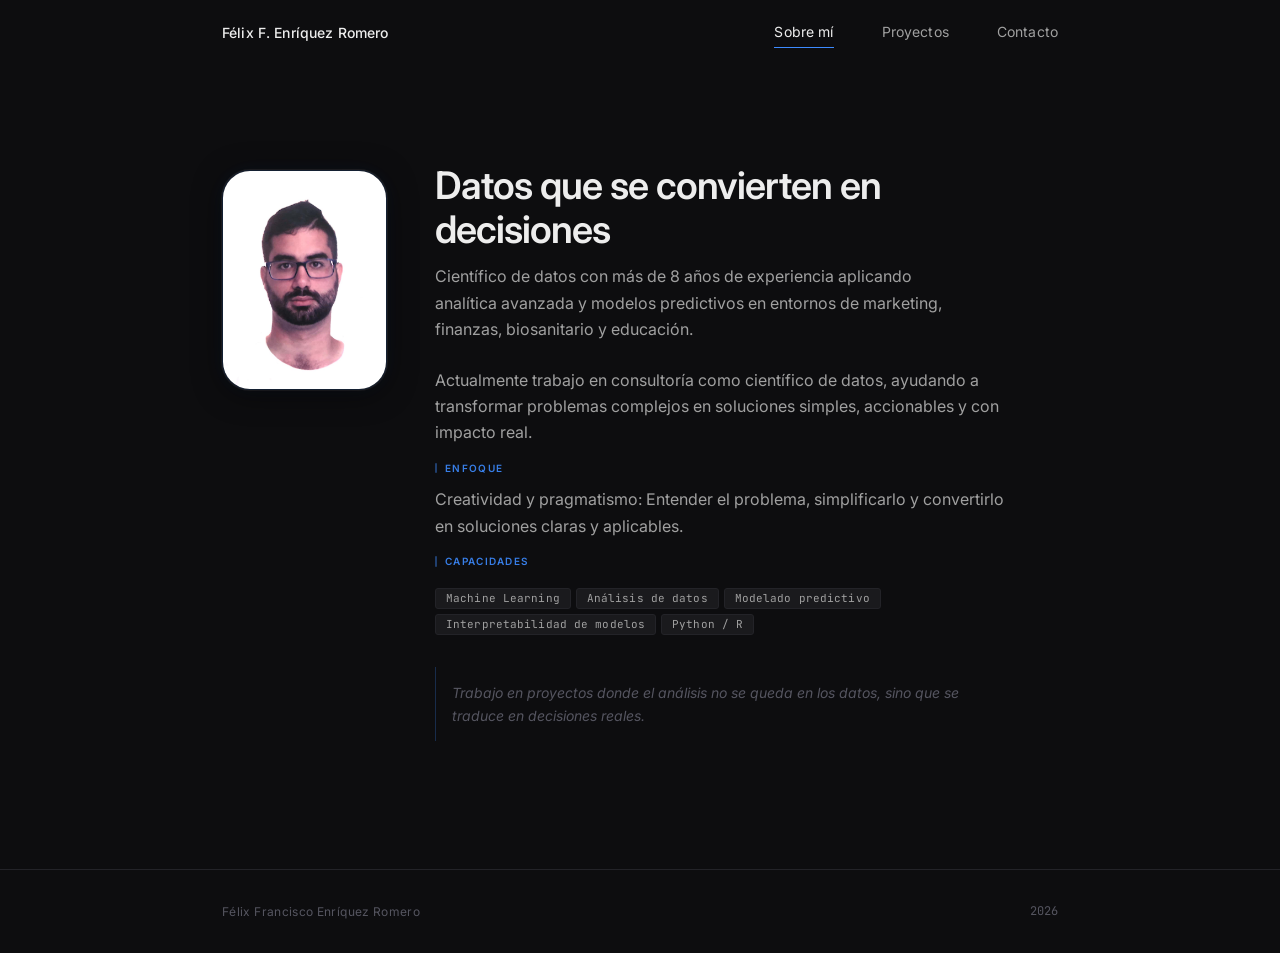
==== index.html @ 82132de6 "Initial commit: personal webpage" ====
<!DOCTYPE html>
<html lang="es">

<head>
  <meta charset="UTF-8" />
  <meta name="viewport" content="width=device-width, initial-scale=1.0" />
  <meta name="description"
    content="Félix Francisco Enríquez Romero — Científico de datos con más de 8 años de experiencia transformando datos en decisiones claras." />
  <title>Félix Francisco Enríquez Romero</title>
  <link rel="preconnect" href="https://fonts.googleapis.com" />
  <link rel="preconnect" href="https://fonts.gstatic.com" crossorigin />
  <link
    href="https://fonts.googleapis.com/css2?family=Inter:wght@400;500;600&family=JetBrains+Mono:wght@400;500&display=swap"
    rel="stylesheet" />
  <link rel="stylesheet" href="styles.css" />
</head>

<body>

  <!-- HEADER -->
  <header class="site-header" id="site-header">
    <div class="header-inner">
      <a href="index.html" class="site-logo">Félix F. Enríquez Romero</a>
      <nav class="site-nav" aria-label="Navegación principal">
        <a href="index.html" class="nav-link is-active">Sobre mí</a>
        <a href="proyectos.html" class="nav-link">Proyectos</a>
        <a href="contacto.html" class="nav-link">Contacto</a>
      </nav>
    </div>
  </header>

  <!-- MAIN -->
  <main>
    <div class="page-wrapper">
      <div class="container">

        <section class="hero" aria-label="Presentación">

          <!-- Profile image -->
          <div class="profile-wrap">
            <img src="Félix Francisco Enríquez Romero.jpg" alt="Félix Francisco Enríquez Romero" class="profile-img"
              width="220" height="220" />
          </div>

          <!-- Content -->
          <div class="hero-content">

            <h1>Datos que se convierten en decisiones</h1>

            <p class="hero-lead">
              Científico de datos con más de 8 años de experiencia aplicando analítica avanzada y modelos predictivos en
              entornos de marketing, finanzas, biosanitario y educación.
            </p>

            <div class="bio-block">
              <p>
                Actualmente trabajo en consultoría como científico de datos, ayudando a transformar problemas complejos
                en soluciones simples, accionables y con impacto real.
              </p>
            </div>

            <div class="bio-block">
              <h3>Enfoque</h3>
              <p>
                Creatividad y pragmatismo: Entender el problema, simplificarlo y convertirlo en soluciones claras y
                aplicables.
              </p>
            </div>

            <div class="bio-block">
              <h3>Capacidades</h3>
              <div class="skills-grid">
                <span class="skill-pill">Machine Learning</span>
                <span class="skill-pill">Análisis de datos</span>
                <span class="skill-pill">Modelado predictivo</span>
                <span class="skill-pill">Interpretabilidad de modelos</span>
                <span class="skill-pill">Python / R</span>
              </div>
            </div>

            <div class="bio-closing">
              <p>
                Trabajo en proyectos donde el análisis no se queda en los datos, sino que se traduce en decisiones
                reales.
              </p>
            </div>

          </div>

        </section>

      </div>
    </div>
  </main>

  <!-- FOOTER -->
  <footer class="site-footer">
    <div class="footer-inner">
      <span class="footer-name">Félix Francisco Enríquez Romero</span>
      <span class="footer-year">2026</span>
    </div>
  </footer>

  <script src="script.js"></script>
</body>

</html>
---- styles.css ----
/* ============================================================
   DESIGN TOKENS
============================================================ */
:root {
  /* Colour */
  --col-bg: #0d0d0f;
  --col-surface: #141416;
  --col-surface-2: #1a1a1d;
  --col-border: #232328;
  --col-border-soft: #1c1c20;

  --col-text-primary: #ededed;
  --col-text-secondary: #a0a0a0;
  --col-text-muted: #555560;

  --col-accent: #3d8bff;
  /* electric blue */
  --col-accent-dim: rgba(61, 139, 255, 0.12);
  --col-accent-glow: rgba(61, 139, 255, 0.25);

  /* Typography */
  --font-sans: 'Inter', 'Helvetica Neue', Arial, sans-serif;
  --font-mono: 'JetBrains Mono', 'SF Mono', 'Fira Code', monospace;

  --fs-xs: 12px;
  --fs-sm: 14px;
  --fs-base: 16px;
  --fs-lg: 18px;
  --fs-xl: 22px;
  --fs-2xl: 28px;
  --fs-3xl: 38px;
  --fs-4xl: 52px;

  --fw-regular: 400;
  --fw-medium: 500;
  --fw-semibold: 600;

  --lh-tight: 1.2;
  --lh-normal: 1.6;
  --lh-loose: 1.8;

  /* Spacing */
  --space-1: 4px;
  --space-2: 8px;
  --space-3: 12px;
  --space-4: 16px;
  --space-5: 24px;
  --space-6: 32px;
  --space-7: 48px;
  --space-8: 64px;
  --space-9: 96px;
  --space-10: 128px;

  /* Layout */
  --max-width: 900px;
  --header-h: 68px;
  --radius-sm: 4px;
  --radius-md: 8px;
  --radius-lg: 16px;
  --radius-xl: 28px;

  /* Motion */
  --ease: cubic-bezier(0.25, 0.46, 0.45, 0.94);
  --dur-fast: 0.15s;
  --dur-mid: 0.25s;
  --dur-slow: 0.4s;
}

/* ============================================================
   RESET
============================================================ */
*,
*::before,
*::after {
  box-sizing: border-box;
  margin: 0;
  padding: 0;
}

html {
  font-size: var(--fs-base);
  scroll-behavior: smooth;
}

body {
  background-color: var(--col-bg);
  color: var(--col-text-primary);
  font-family: var(--font-sans);
  line-height: var(--lh-normal);
  -webkit-font-smoothing: antialiased;
  -moz-osx-font-smoothing: grayscale;
  overflow-x: hidden;
  min-height: 100vh;
  display: flex;
  flex-direction: column;
}

main {
  flex: 1;
}

img {
  display: block;
  max-width: 100%;
}

ul {
  list-style: none;
}

a {
  color: inherit;
  text-decoration: none;
}

/* ============================================================
   TYPOGRAPHY SCALE
============================================================ */
h1 {
  font-size: var(--fs-4xl);
  font-weight: var(--fw-semibold);
  line-height: 1.12;
  letter-spacing: -1.5px;
  color: var(--col-text-primary);
  text-align: left;
}

h2 {
  font-size: var(--fs-3xl);
  font-weight: var(--fw-semibold);
  line-height: 1.18;
  letter-spacing: -0.8px;
  color: var(--col-text-primary);
  text-align: left;
}

h3 {
  font-size: var(--fs-xl);
  font-weight: var(--fw-semibold);
  line-height: 1.25;
  letter-spacing: -0.2px;
  color: var(--col-text-primary);
  text-align: left;
}

h4 {
  font-size: var(--fs-sm);
  font-weight: var(--fw-medium);
  letter-spacing: 0.06em;
  text-transform: uppercase;
  color: var(--col-text-muted);
  text-align: left;
}

p {
  font-size: var(--fs-base);
  color: var(--col-text-secondary);
  line-height: 1.65;
  max-width: 60ch;
  text-align: left;
}

strong {
  color: var(--col-text-primary);
  font-weight: var(--fw-medium);
}

/* ============================================================
   LAYOUT
============================================================ */
.container {
  max-width: var(--max-width);
  margin-inline: auto;
  padding-inline: var(--space-6);
}

.page-wrapper {
  padding-top: calc(var(--header-h) + var(--space-9));
  padding-bottom: var(--space-10);
}

/* ============================================================
   HEADER
============================================================ */
.site-header {
  position: fixed;
  inset: 0 0 auto 0;
  height: var(--header-h);
  z-index: 200;
  transition: background-color var(--dur-mid) var(--ease),
    border-color var(--dur-mid) var(--ease);
  border-bottom: 1px solid transparent;
}

.site-header.is-scrolled {
  background-color: rgba(13, 13, 15, 0.92);
  border-bottom-color: var(--col-border);
  backdrop-filter: blur(12px);
  -webkit-backdrop-filter: blur(12px);
}

.header-inner {
  max-width: var(--max-width);
  margin-inline: auto;
  padding-inline: var(--space-6);
  height: 100%;
  display: flex;
  align-items: center;
  justify-content: space-between;
}

.site-logo {
  font-size: var(--fs-sm);
  font-weight: var(--fw-medium);
  color: var(--col-text-primary);
  letter-spacing: 0.01em;
  transition: opacity var(--dur-fast) var(--ease);
}

.site-logo:hover {
  opacity: 0.65;
}

.site-nav {
  display: flex;
  align-items: center;
  gap: var(--space-7);
}

.nav-link {
  font-size: var(--fs-sm);
  color: var(--col-text-secondary);
  letter-spacing: 0.01em;
  position: relative;
  transition: color var(--dur-fast) var(--ease);
  padding-bottom: 2px;
}

.nav-link::after {
  content: '';
  position: absolute;
  bottom: -2px;
  left: 0;
  right: 0;
  height: 1px;
  background: var(--col-accent);
  transform: scaleX(0);
  transition: transform var(--dur-mid) var(--ease);
  transform-origin: left;
}

.nav-link:hover {
  color: var(--col-text-primary);
}

.nav-link:hover::after {
  transform: scaleX(1);
}

.nav-link.is-active {
  color: var(--col-text-primary);
}

.nav-link.is-active::after {
  transform: scaleX(1);
}

/* ============================================================
   FOOTER
============================================================ */
.site-footer {
  border-top: 1px solid var(--col-border);
  padding: var(--space-6) 0;
}

.footer-inner {
  max-width: var(--max-width);
  margin-inline: auto;
  padding-inline: var(--space-6);
  display: flex;
  align-items: center;
  justify-content: space-between;
}

.footer-name {
  font-size: var(--fs-xs);
  color: var(--col-text-muted);
  letter-spacing: 0.03em;
}

.footer-year {
  font-family: var(--font-mono);
  font-size: var(--fs-xs);
  color: var(--col-text-muted);
}

/* ============================================================
   DIVIDER
============================================================ */
.divider {
  border: none;
  border-top: 1px solid var(--col-border-soft);
  margin: var(--space-5) 0;
  opacity: 0.6;
}

.divider--accent {
  border-top-color: var(--col-accent);
  opacity: 0.2;
}

/* ============================================================
   PAGE: SOBRE MÍ — HERO
============================================================ */
.hero {
  display: grid;
  grid-template-columns: 165px 1fr;
  gap: var(--space-7);
  align-items: start;
}

/* Profile image */
.profile-wrap {
  position: sticky;
  top: calc(var(--header-h) + var(--space-6));
  padding-top: 6px;
}

.profile-img {
  width: 100%;
  aspect-ratio: 1 / 1;
  object-fit: cover;
  object-position: center top;
  border-radius: var(--radius-xl);
  border: 1px solid rgba(61, 139, 255, 0.15);
  box-shadow: 0 4px 28px rgba(0, 0, 0, 0.55),
    0 0 0 1px var(--col-border),
    0 0 18px rgba(61, 139, 255, 0.08);
  transition: box-shadow var(--dur-slow) var(--ease),
    border-color var(--dur-slow) var(--ease);
}

.profile-img:hover {
  border-color: rgba(61, 139, 255, 0.32);
  box-shadow: 0 6px 36px rgba(0, 0, 0, 0.65),
    0 0 0 1px rgba(61, 139, 255, 0.2),
    0 0 24px rgba(61, 139, 255, 0.14);
}

/* Hero content */
.hero-content {
  display: flex;
  flex-direction: column;
  gap: 0;
}

.hero-content h1 {
  font-size: var(--fs-3xl);
  line-height: 1.15;
  letter-spacing: -1px;
  margin-bottom: var(--space-3);
}

.hero-lead {
  font-size: var(--fs-base);
  color: var(--col-text-secondary);
  max-width: 54ch;
  line-height: 1.65;
  margin-bottom: var(--space-5);
}

/* Section block inside hero */
.bio-block {
  display: flex;
  flex-direction: column;
  gap: var(--space-2);
  margin-bottom: var(--space-4);
}

.bio-block:last-of-type {
  margin-bottom: 0;
}

.bio-block h3 {
  font-size: 10px;
  font-weight: var(--fw-semibold);
  letter-spacing: 0.13em;
  text-transform: uppercase;
  color: var(--col-accent);
  opacity: 0.9;
  margin-bottom: var(--space-1);
  padding-left: 10px;
  position: relative;
}

.bio-block h3::before {
  content: '';
  position: absolute;
  left: 0;
  top: 1px;
  bottom: 1px;
  width: 2px;
  background: var(--col-accent);
  opacity: 0.45;
  border-radius: 2px;
}

.bio-block p {
  font-size: var(--fs-base);
  color: var(--col-text-secondary);
  line-height: 1.65;
  max-width: 58ch;
}

/* Skills */
.skills-grid {
  display: flex;
  flex-wrap: wrap;
  gap: 5px;
  margin-top: var(--space-2);
}

.skill-pill {
  font-family: var(--font-mono);
  font-size: 11px;
  color: var(--col-text-secondary);
  background: var(--col-surface-2);
  border: 1px solid var(--col-border);
  border-radius: 3px;
  padding: 4px 10px;
  line-height: 1;
  letter-spacing: 0.01em;
  transition: color var(--dur-fast) var(--ease),
    border-color var(--dur-mid) var(--ease),
    background var(--dur-mid) var(--ease);
}

.skill-pill:hover {
  color: var(--col-accent);
  border-color: rgba(61, 139, 255, 0.35);
  background: rgba(61, 139, 255, 0.07);
}

/* Closing note */
.bio-closing {
  margin-top: var(--space-4);
  padding: 14px var(--space-4);
  border-left: 1px solid rgba(61, 139, 255, 0.25);
  background: transparent;
}

.bio-closing p {
  font-size: var(--fs-sm);
  font-style: italic;
  color: var(--col-text-muted);
  line-height: 1.65;
  max-width: 58ch;
}

/* ============================================================
   PAGE: PROYECTOS
============================================================ */
.projects-header {
  margin-bottom: var(--space-9);
}

.projects-header h1 {
  margin-bottom: var(--space-3);
}

.projects-header p {
  font-size: var(--fs-lg);
  max-width: 52ch;
}

/* Project card */
.project-list {
  display: flex;
  flex-direction: column;
  gap: 0;
}

.project-card {
  padding: var(--space-8) 0;
  border-bottom: 1px solid var(--col-border);
  display: grid;
  grid-template-columns: 1fr 1fr;
  gap: var(--space-7);
  align-items: start;
  transition: background-color var(--dur-mid) var(--ease);
}

.project-card:first-child {
  border-top: 1px solid var(--col-border);
}

.project-card-left {
  display: flex;
  flex-direction: column;
  gap: var(--space-4);
}

.project-index {
  font-family: var(--font-mono);
  font-size: var(--fs-xs);
  color: var(--col-accent);
  letter-spacing: 0.05em;
}

.project-card h2 {
  font-size: var(--fs-xl);
  font-weight: var(--fw-semibold);
  letter-spacing: -0.3px;
  line-height: var(--lh-tight);
  color: var(--col-text-primary);
  transition: color var(--dur-fast) var(--ease);
}

.project-card:hover h2 {
  color: var(--col-accent);
}

.project-card>.project-card-left>p {
  font-size: var(--fs-base);
  color: var(--col-text-secondary);
  line-height: var(--lh-loose);
  max-width: 100%;
}

.project-card-right {
  display: flex;
  flex-direction: column;
  gap: var(--space-5);
}

/* Bullet list */
.project-bullets {
  display: flex;
  flex-direction: column;
  gap: var(--space-2);
}

.project-bullets li {
  font-size: var(--fs-sm);
  color: var(--col-text-secondary);
  padding-left: var(--space-4);
  position: relative;
  line-height: var(--lh-loose);
}

.project-bullets li::before {
  content: '';
  position: absolute;
  left: 0;
  top: 10px;
  width: 5px;
  height: 1px;
  background: var(--col-accent);
  opacity: 0.6;
}

/* Tech tags */
.tech-block {
  display: flex;
  flex-direction: column;
  gap: var(--space-2);
}

.tech-label {
  font-size: var(--fs-xs);
  font-weight: var(--fw-medium);
  letter-spacing: 0.08em;
  text-transform: uppercase;
  color: var(--col-text-muted);
}

.tech-tags {
  display: flex;
  flex-wrap: wrap;
  gap: 6px;
}

.tech-tag {
  font-family: var(--font-mono);
  font-size: 11px;
  color: var(--col-text-secondary);
  background: var(--col-surface);
  border: 1px solid var(--col-border);
  border-radius: var(--radius-sm);
  padding: 3px 9px;
  line-height: 1.5;
  letter-spacing: 0.02em;
}

/* Work philosophy */
.work-philosophy {
  margin-top: var(--space-9);
  padding: var(--space-7) var(--space-7);
  background: var(--col-surface);
  border: 1px solid var(--col-border);
  border-radius: var(--radius-lg);
  border-left: 3px solid var(--col-accent);
}

.work-philosophy h3 {
  font-size: var(--fs-xs);
  font-weight: var(--fw-medium);
  letter-spacing: 0.1em;
  text-transform: uppercase;
  color: var(--col-accent);
  margin-bottom: var(--space-3);
}

.work-philosophy p {
  font-size: var(--fs-base);
  font-style: italic;
  color: var(--col-text-secondary);
  max-width: 60ch;
  line-height: var(--lh-loose);
}

/* ============================================================
   PAGE: CONTACTO
============================================================ */
.contact-page {
  display: flex;
  flex-direction: column;
  justify-content: center;
  min-height: calc(100vh - var(--header-h) - 100px);
  padding-top: 0;
}

.contact-page .page-wrapper {
  padding-top: 0;
  padding-bottom: 0;
}

.contact-header {
  margin-bottom: var(--space-7);
}

/* Título de contacto — más compacto que el H1 global */
.contact-title {
  font-size: var(--fs-2xl);
  font-weight: var(--fw-semibold);
  line-height: 1.1;
  letter-spacing: -0.8px;
  color: var(--col-text-primary);
  margin-bottom: var(--space-3);
}

.contact-header p {
  font-size: var(--fs-base);
  color: var(--col-text-secondary);
  max-width: 44ch;
  line-height: 1.6;
}

/* Contact list */
.contact-list {
  display: flex;
  flex-direction: column;
}

.contact-item {
  display: flex;
  align-items: center;
  justify-content: space-between;
  padding: var(--space-5) var(--space-3);
  margin-inline: calc(-1 * var(--space-3));
  border-bottom: 1px solid var(--col-border);
  gap: var(--space-5);
  border-radius: var(--radius-sm);
  transition:
    background-color 0.2s var(--ease),
    border-color 0.2s var(--ease);
}

.contact-item:first-child {
  border-top: 1px solid var(--col-border);
}

.contact-item:hover {
  background-color: rgba(255, 255, 255, 0.025);
  border-bottom-color: rgba(61, 139, 255, 0.18);
}

.contact-item-left {
  display: flex;
  flex-direction: column;
  gap: 5px;
}

.contact-type {
  font-family: var(--font-mono);
  font-size: 10px;
  letter-spacing: 0.12em;
  text-transform: uppercase;
  color: var(--col-text-muted);
  transition: color 0.2s var(--ease);
}

.contact-value {
  font-size: var(--fs-base);
  color: var(--col-text-primary);
  font-weight: var(--fw-medium);
  letter-spacing: -0.1px;
  transition: color 0.2s var(--ease);
}

.contact-arrow {
  font-size: var(--fs-base);
  color: var(--col-text-muted);
  opacity: 0.45;
  flex-shrink: 0;
  transition:
    color 0.2s var(--ease),
    opacity 0.2s var(--ease),
    transform 0.25s var(--ease);
}

.contact-item:hover .contact-type {
  color: var(--col-accent);
  opacity: 0.85;
}

.contact-item:hover .contact-value {
  color: var(--col-text-primary);
}

.contact-item:hover .contact-arrow {
  color: var(--col-accent);
  opacity: 1;
  transform: translateX(4px);
}

/* ============================================================
   FOCUS STYLES (ACCESSIBILITY)
============================================================ */
a:focus-visible,
button:focus-visible {
  outline: 2px solid var(--col-accent);
  outline-offset: 3px;
  border-radius: 2px;
}

/* ============================================================
   RESPONSIVE
============================================================ */
@media (max-width: 768px) {
  :root {
    --fs-4xl: 34px;
    --fs-3xl: 26px;
    --fs-2xl: 22px;
    --fs-xl: 19px;
  }

  .container {
    padding-inline: var(--space-5);
  }

  .header-inner {
    padding-inline: var(--space-5);
  }

  .site-logo {
    font-size: 12px;
    max-width: 160px;
    overflow: hidden;
    text-overflow: ellipsis;
    white-space: nowrap;
  }

  .site-nav {
    gap: var(--space-5);
  }

  /* Hero: stacked */
  .hero {
    grid-template-columns: 1fr;
    gap: var(--space-7);
  }

  .profile-wrap {
    position: static;
    max-width: 160px;
  }

  /* Projects: single column */
  .project-card {
    grid-template-columns: 1fr;
    gap: var(--space-5);
  }

  .page-wrapper {
    padding-top: calc(var(--header-h) + var(--space-7));
    padding-bottom: var(--space-9);
  }

  .footer-inner {
    padding-inline: var(--space-5);
  }

  .contact-value {
    font-size: var(--fs-base);
  }
}

@media (max-width: 480px) {
  .site-logo {
    max-width: 120px;
    font-size: 11px;
  }

  .site-nav {
    gap: var(--space-4);
  }
}
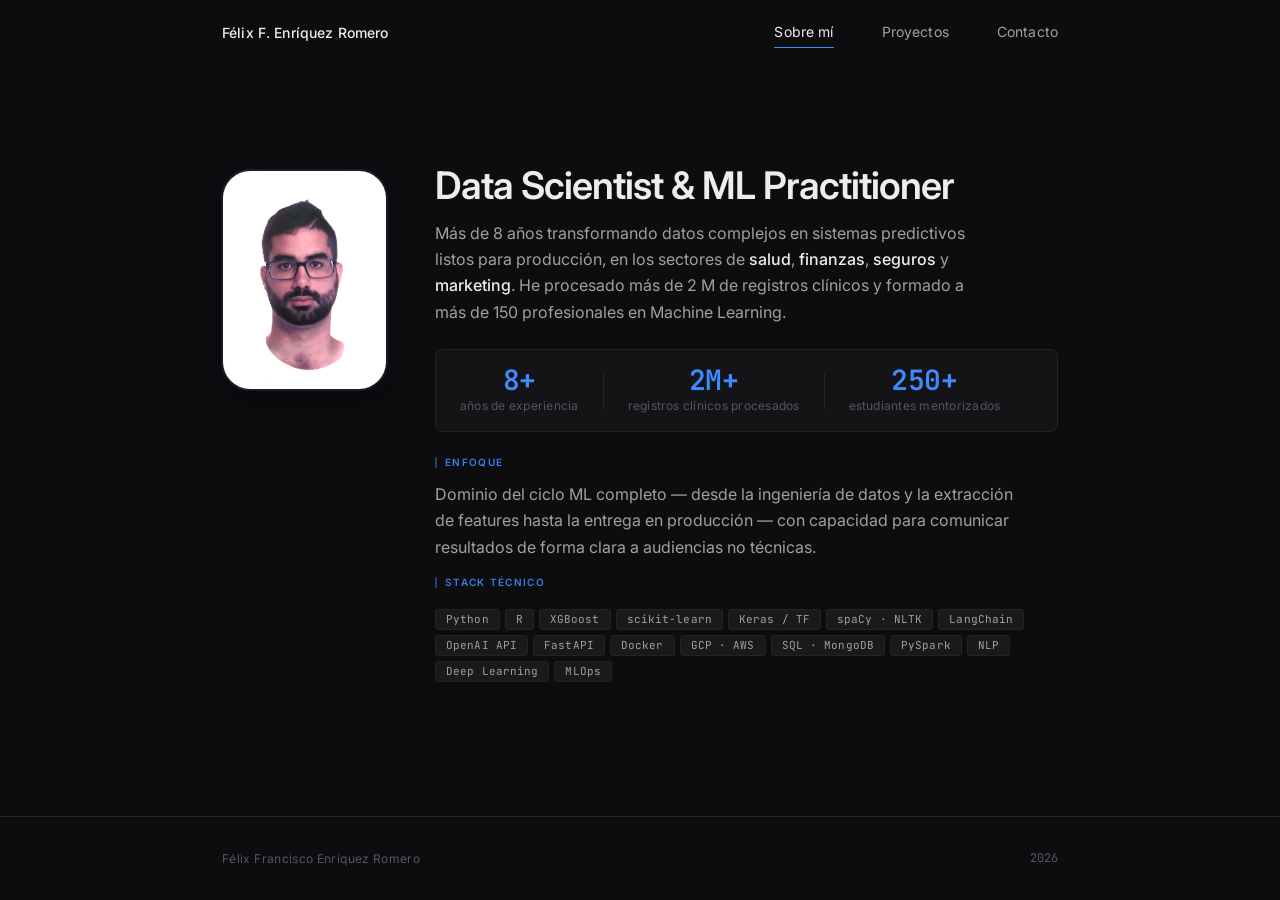
==== commit d9d3ae52: "actualización" ====
--- a/index.html
+++ b/index.html
@@ -5,7 +5,7 @@
   <meta charset="UTF-8" />
   <meta name="viewport" content="width=device-width, initial-scale=1.0" />
   <meta name="description"
-    content="Félix Francisco Enríquez Romero — Científico de datos con más de 8 años de experiencia transformando datos en decisiones claras." />
+    content="Félix Francisco Enríquez Romero — Data Scientist & ML Practitioner con 8+ años de experiencia en salud, finanzas, seguros y marketing." />
   <title>Félix Francisco Enríquez Romero</title>
   <link rel="preconnect" href="https://fonts.googleapis.com" />
   <link rel="preconnect" href="https://fonts.gstatic.com" crossorigin />
@@ -40,50 +40,73 @@
           <div class="profile-wrap">
             <img src="Félix Francisco Enríquez Romero.jpg" alt="Félix Francisco Enríquez Romero" class="profile-img"
               width="220" height="220" />
+
           </div>
 
           <!-- Content -->
           <div class="hero-content">
 
-            <h1>Datos que se convierten en decisiones</h1>
+            <h1>Data Scientist &amp; ML Practitioner</h1>
 
             <p class="hero-lead">
-              Científico de datos con más de 8 años de experiencia aplicando analítica avanzada y modelos predictivos en
-              entornos de marketing, finanzas, biosanitario y educación.
+              Más de 8 años transformando datos complejos en sistemas predictivos listos para producción, en los
+              sectores
+              de <strong>salud</strong>, <strong>finanzas</strong>, <strong>seguros</strong> y
+              <strong>marketing</strong>.
+              He procesado más de 2&nbsp;M de registros clínicos y formado a más de 150 profesionales en Machine
+              Learning.
             </p>
 
-            <div class="bio-block">
+            <!-- Stats -->
+            <div class="stat-row animate-on-scroll">
+              <div class="stat-item">
+                <span class="stat-value">8+</span>
+                <span class="stat-label">años de experiencia</span>
+              </div>
+              <div class="stat-sep"></div>
+              <div class="stat-item">
+                <span class="stat-value">2M+</span>
+                <span class="stat-label">registros clínicos procesados</span>
+              </div>
+              <div class="stat-sep"></div>
+              <div class="stat-item">
+                <span class="stat-value">250+</span>
+                <span class="stat-label">estudiantes mentorizados</span>
+              </div>
+            </div>
+
+            <div class="bio-block animate-on-scroll">
+              <h3>Enfoque</h3>
               <p>
-                Actualmente trabajo en consultoría como científico de datos, ayudando a transformar problemas complejos
-                en soluciones simples, accionables y con impacto real.
+                Dominio del ciclo ML completo — desde la ingeniería de datos y la extracción de features hasta
+                la entrega en producción — con capacidad para comunicar resultados de forma clara a audiencias no
+                técnicas.
               </p>
             </div>
 
-            <div class="bio-block">
-              <h3>Enfoque</h3>
-              <p>
-                Creatividad y pragmatismo: Entender el problema, simplificarlo y convertirlo en soluciones claras y
-                aplicables.
-              </p>
-            </div>
-
-            <div class="bio-block">
-              <h3>Capacidades</h3>
+            <div class="bio-block animate-on-scroll">
+              <h3>Stack técnico</h3>
               <div class="skills-grid">
-                <span class="skill-pill">Machine Learning</span>
-                <span class="skill-pill">Análisis de datos</span>
-                <span class="skill-pill">Modelado predictivo</span>
-                <span class="skill-pill">Interpretabilidad de modelos</span>
-                <span class="skill-pill">Python / R</span>
+                <span class="skill-pill">Python</span>
+                <span class="skill-pill">R</span>
+                <span class="skill-pill">XGBoost</span>
+                <span class="skill-pill">scikit-learn</span>
+                <span class="skill-pill">Keras / TF</span>
+                <span class="skill-pill">spaCy · NLTK</span>
+                <span class="skill-pill">LangChain</span>
+                <span class="skill-pill">OpenAI API</span>
+                <span class="skill-pill">FastAPI</span>
+                <span class="skill-pill">Docker</span>
+                <span class="skill-pill">GCP · AWS</span>
+                <span class="skill-pill">SQL · MongoDB</span>
+                <span class="skill-pill">PySpark</span>
+                <span class="skill-pill">NLP</span>
+                <span class="skill-pill">Deep Learning</span>
+                <span class="skill-pill">MLOps</span>
               </div>
             </div>
 
-            <div class="bio-closing">
-              <p>
-                Trabajo en proyectos donde el análisis no se queda en los datos, sino que se traduce en decisiones
-                reales.
-              </p>
-            </div>
+
 
           </div>
 
@@ -91,6 +114,7 @@
 
       </div>
     </div>
+
   </main>
 
   <!-- FOOTER -->
@@ -102,6 +126,7 @@
   </footer>
 
   <script src="script.js"></script>
+
 </body>
 
 </html>
--- a/styles.css
+++ b/styles.css
@@ -477,41 +477,49 @@
 .project-list {
   display: flex;
   flex-direction: column;
-  gap: 0;
+  gap: var(--space-5);
 }
 
 .project-card {
-  padding: var(--space-8) 0;
-  border-bottom: 1px solid var(--col-border);
+  padding: var(--space-6) var(--space-6);
+  background: var(--col-surface);
+  border: 1px solid var(--col-border);
+  border-radius: var(--radius-lg);
   display: grid;
   grid-template-columns: 1fr 1fr;
   gap: var(--space-7);
   align-items: start;
-  transition: background-color var(--dur-mid) var(--ease);
-}
-
-.project-card:first-child {
-  border-top: 1px solid var(--col-border);
+  transition:
+    border-color var(--dur-mid) var(--ease),
+    box-shadow var(--dur-mid) var(--ease),
+    transform var(--dur-mid) var(--ease);
+}
+
+.project-card:hover {
+  border-color: rgba(61, 139, 255, 0.28);
+  box-shadow: 0 8px 32px rgba(0, 0, 0, 0.5), 0 0 0 1px rgba(61, 139, 255, 0.08);
+  transform: translateY(-2px);
 }
 
 .project-card-left {
   display: flex;
   flex-direction: column;
-  gap: var(--space-4);
+  gap: var(--space-3);
 }
 
 .project-index {
   font-family: var(--font-mono);
   font-size: var(--fs-xs);
   color: var(--col-accent);
-  letter-spacing: 0.05em;
+  letter-spacing: 0.08em;
+  opacity: 0.75;
 }
 
 .project-card h2 {
-  font-size: var(--fs-xl);
+  font-size: var(--fs-2xl);
   font-weight: var(--fw-semibold);
-  letter-spacing: -0.3px;
-  line-height: var(--lh-tight);
+  letter-spacing: -0.5px;
+  line-height: 1.18;
   color: var(--col-text-primary);
   transition: color var(--dur-fast) var(--ease);
 }
@@ -527,10 +535,30 @@
   max-width: 100%;
 }
 
+/* Impact line */
+.project-impact {
+  display: inline-block;
+  font-size: var(--fs-sm);
+  font-style: italic;
+  color: var(--col-accent);
+  opacity: 0.85;
+  padding-left: 12px;
+  border-left: 2px solid rgba(61, 139, 255, 0.35);
+  line-height: 1.5;
+  max-width: 100%;
+  transition: opacity var(--dur-fast) var(--ease), border-color var(--dur-fast) var(--ease);
+}
+
+.project-card:hover .project-impact {
+  opacity: 1;
+  border-color: var(--col-accent);
+}
+
 .project-card-right {
   display: flex;
   flex-direction: column;
   gap: var(--space-5);
+  padding-top: var(--space-2);
 }
 
 /* Bullet list */
@@ -790,7 +818,9 @@
   .project-card {
     grid-template-columns: 1fr;
     gap: var(--space-5);
-  }
+    padding: var(--space-5);
+  }
+
 
   .page-wrapper {
     padding-top: calc(var(--header-h) + var(--space-7));
@@ -815,4 +845,354 @@
   .site-nav {
     gap: var(--space-4);
   }
+}
+
+/* ============================================================
+   SCROLL ANIMATIONS
+============================================================ */
+.animate-on-scroll {
+  opacity: 0;
+  transform: translateY(18px);
+  transition:
+    opacity var(--dur-slow) var(--ease),
+    transform var(--dur-slow) var(--ease);
+}
+
+.animate-on-scroll.is-visible {
+  opacity: 1;
+  transform: translateY(0);
+}
+
+/* ============================================================
+   PROFILE LANGUAGE PILLS
+============================================================ */
+.profile-lang {
+  display: flex;
+  gap: 6px;
+  margin-top: var(--space-3);
+  flex-wrap: wrap;
+}
+
+.lang-pill {
+  font-family: var(--font-mono);
+  font-size: 10px;
+  color: var(--col-text-muted);
+  background: var(--col-surface-2);
+  border: 1px solid var(--col-border);
+  border-radius: 3px;
+  padding: 3px 8px;
+  letter-spacing: 0.04em;
+}
+
+/* ============================================================
+   STAT ROW
+============================================================ */
+.stat-row {
+  display: flex;
+  align-items: center;
+  gap: var(--space-5);
+  margin-bottom: var(--space-5);
+  padding: var(--space-4) var(--space-5);
+  background: var(--col-surface);
+  border: 1px solid var(--col-border);
+  border-radius: var(--radius-md);
+}
+
+.stat-item {
+  display: flex;
+  flex-direction: column;
+  align-items: center;
+  gap: 2px;
+}
+
+.stat-value {
+  font-family: var(--font-mono);
+  font-size: var(--fs-2xl);
+  font-weight: var(--fw-semibold);
+  color: var(--col-accent);
+  line-height: 1;
+  letter-spacing: -0.5px;
+}
+
+.stat-label {
+  font-size: var(--fs-xs);
+  color: var(--col-text-muted);
+  text-align: center;
+  letter-spacing: 0.02em;
+}
+
+.stat-sep {
+  width: 1px;
+  height: 36px;
+  background: var(--col-border);
+  flex-shrink: 0;
+}
+
+@media (max-width: 560px) {
+  .stat-row {
+    flex-direction: column;
+    gap: var(--space-4);
+  }
+
+  .stat-sep {
+    width: 40px;
+    height: 1px;
+  }
+}
+
+/* ============================================================
+   EXPERIENCE TIMELINE
+============================================================ */
+.timeline {
+  display: flex;
+  flex-direction: column;
+  gap: 0;
+  margin-top: var(--space-2);
+  border-left: 1px solid var(--col-border);
+  padding-left: var(--space-5);
+}
+
+.timeline-item {
+  position: relative;
+  padding-bottom: var(--space-5);
+}
+
+.timeline-item:last-child {
+  padding-bottom: 0;
+}
+
+.timeline-item::before {
+  content: '';
+  position: absolute;
+  left: calc(-1 * var(--space-5) - 1px);
+  top: 6px;
+  width: 7px;
+  height: 7px;
+  border-radius: 50%;
+  background: var(--col-accent);
+  opacity: 0.6;
+  transform: translateX(-3px);
+}
+
+.timeline-meta {
+  display: flex;
+  flex-direction: column;
+  gap: 2px;
+  margin-bottom: 4px;
+}
+
+.timeline-year {
+  font-family: var(--font-mono);
+  font-size: 10px;
+  color: var(--col-accent);
+  letter-spacing: 0.08em;
+  opacity: 0.75;
+}
+
+.timeline-role {
+  font-size: var(--fs-sm);
+  font-weight: var(--fw-medium);
+  color: var(--col-text-primary);
+  letter-spacing: -0.1px;
+}
+
+.timeline-desc {
+  font-size: var(--fs-sm);
+  color: var(--col-text-secondary);
+  line-height: 1.6;
+  max-width: 56ch;
+}
+
+/* ============================================================
+   EDUCATION GRID
+============================================================ */
+.edu-grid {
+  display: grid;
+  grid-template-columns: 1fr 1fr;
+  gap: var(--space-3) var(--space-5);
+  margin-top: var(--space-2);
+}
+
+.edu-item {
+  display: flex;
+  flex-direction: column;
+  gap: 2px;
+  padding: var(--space-3) var(--space-3);
+  background: var(--col-surface);
+  border: 1px solid var(--col-border);
+  border-radius: var(--radius-sm);
+}
+
+.edu-degree {
+  font-size: var(--fs-sm);
+  font-weight: var(--fw-medium);
+  color: var(--col-text-primary);
+  line-height: 1.35;
+}
+
+.edu-school {
+  font-family: var(--font-mono);
+  font-size: 10px;
+  color: var(--col-text-muted);
+  letter-spacing: 0.04em;
+}
+
+@media (max-width: 560px) {
+  .edu-grid {
+    grid-template-columns: 1fr;
+  }
+}
+
+/* ============================================================
+   PUBLICATIONS
+============================================================ */
+.pub-list {
+  display: flex;
+  flex-direction: column;
+  gap: var(--space-3);
+  margin-top: var(--space-2);
+}
+
+.pub-item {
+  display: flex;
+  flex-direction: column;
+  gap: 3px;
+  padding-left: var(--space-3);
+  border-left: 2px solid rgba(61, 139, 255, 0.2);
+}
+
+.pub-title {
+  font-size: var(--fs-sm);
+  font-weight: var(--fw-medium);
+  color: var(--col-text-primary);
+  line-height: 1.4;
+}
+
+.pub-meta {
+  font-family: var(--font-mono);
+  font-size: 10px;
+  color: var(--col-text-muted);
+  letter-spacing: 0.04em;
+}
+
+/* ============================================================
+   CTA BUTTON (download CV)
+============================================================ */
+.bio-closing {
+  display: flex;
+  flex-direction: column;
+  gap: var(--space-4);
+}
+
+.btn-cta {
+  display: inline-flex;
+  align-items: center;
+  gap: var(--space-2);
+  align-self: flex-start;
+  padding: 10px var(--space-5);
+  font-size: var(--fs-sm);
+  font-weight: var(--fw-medium);
+  color: var(--col-accent);
+  background: var(--col-accent-dim);
+  border: 1px solid rgba(61, 139, 255, 0.25);
+  border-radius: var(--radius-md);
+  letter-spacing: 0.01em;
+  transition:
+    background var(--dur-mid) var(--ease),
+    border-color var(--dur-mid) var(--ease),
+    color var(--dur-mid) var(--ease),
+    transform var(--dur-mid) var(--ease);
+  cursor: pointer;
+  text-decoration: none;
+}
+
+.btn-cta:hover {
+  background: rgba(61, 139, 255, 0.18);
+  border-color: rgba(61, 139, 255, 0.45);
+  color: #fff;
+  transform: translateY(-1px);
+}
+
+.btn-arrow {
+  font-size: var(--fs-base);
+  line-height: 1;
+  transition: transform var(--dur-mid) var(--ease);
+}
+
+.btn-cta:hover .btn-arrow {
+  transform: translateY(2px);
+}
+
+/* ============================================================
+   SECTOR BADGES (projects page)
+============================================================ */
+.project-sectors {
+  display: flex;
+  flex-wrap: wrap;
+  gap: 5px;
+  margin-bottom: var(--space-2);
+}
+
+.sector-badge {
+  font-family: var(--font-mono);
+  font-size: 10px;
+  font-weight: var(--fw-medium);
+  letter-spacing: 0.07em;
+  padding: 2px 8px;
+  border-radius: 3px;
+  border: 1px solid;
+}
+
+.sector-health {
+  color: #4ecb8b;
+  border-color: rgba(78, 203, 139, 0.3);
+  background: rgba(78, 203, 139, 0.07);
+}
+
+.sector-finance {
+  color: #f5a623;
+  border-color: rgba(245, 166, 35, 0.3);
+  background: rgba(245, 166, 35, 0.07);
+}
+
+.sector-insurance {
+  color: #a78bfa;
+  border-color: rgba(167, 139, 250, 0.3);
+  background: rgba(167, 139, 250, 0.07);
+}
+
+.sector-legal {
+  color: #f87171;
+  border-color: rgba(248, 113, 113, 0.3);
+  background: rgba(248, 113, 113, 0.07);
+}
+
+.sector-marketing {
+  color: #fb923c;
+  border-color: rgba(251, 146, 60, 0.3);
+  background: rgba(251, 146, 60, 0.07);
+}
+
+.sector-genai {
+  color: #38bdf8;
+  border-color: rgba(56, 189, 248, 0.3);
+  background: rgba(56, 189, 248, 0.07);
+}
+
+.sector-data {
+  color: var(--col-accent);
+  border-color: var(--col-accent-glow);
+  background: var(--col-accent-dim);
+}
+
+/* ============================================================
+   PROJECT SECTION TITLE (h4 inside card)
+============================================================ */
+.project-section-title {
+  font-size: var(--fs-xs);
+  font-weight: var(--fw-medium);
+  letter-spacing: 0.1em;
+  text-transform: uppercase;
+  color: var(--col-text-muted);
+  margin-bottom: var(--space-2);
 }
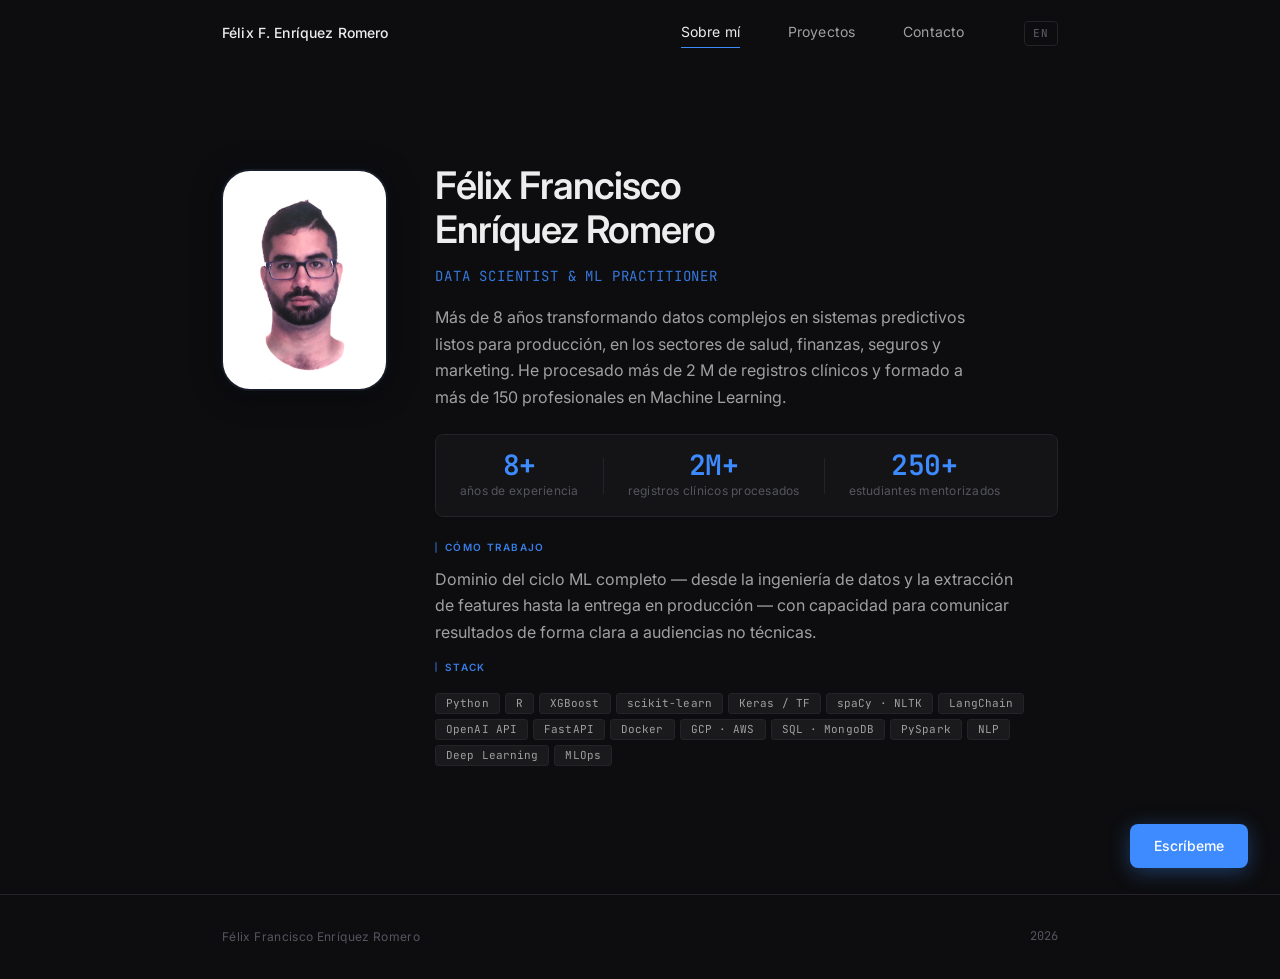
==== commit 3ebe7c6c: "Mejoras de diseño, traducción ES/EN y CTA flotante - index y contacto: textos más naturales, nombre " ====
--- a/index.html
+++ b/index.html
@@ -22,9 +22,10 @@
     <div class="header-inner">
       <a href="index.html" class="site-logo">Félix F. Enríquez Romero</a>
       <nav class="site-nav" aria-label="Navegación principal">
-        <a href="index.html" class="nav-link is-active">Sobre mí</a>
-        <a href="proyectos.html" class="nav-link">Proyectos</a>
-        <a href="contacto.html" class="nav-link">Contacto</a>
+        <a href="index.html" class="nav-link is-active" data-es="Sobre mí" data-en="About">Sobre mí</a>
+        <a href="proyectos.html" class="nav-link" data-es="Proyectos" data-en="Projects">Proyectos</a>
+        <a href="contacto.html" class="nav-link" data-es="Contacto" data-en="Contact">Contacto</a>
+        <button class="lang-toggle" id="lang-toggle-btn" aria-label="Switch language">EN</button>
       </nav>
     </div>
   </header>
@@ -46,46 +47,40 @@
           <!-- Content -->
           <div class="hero-content">
 
-            <h1>Data Scientist &amp; ML Practitioner</h1>
+            <h1>Félix Francisco<br>Enríquez Romero</h1>
+            <p class="hero-subtitle" data-es="Data Scientist &amp; ML Practitioner" data-en="Data Scientist &amp; ML Practitioner">Data Scientist &amp; ML Practitioner</p>
 
-            <p class="hero-lead">
-              Más de 8 años transformando datos complejos en sistemas predictivos listos para producción, en los
-              sectores
-              de <strong>salud</strong>, <strong>finanzas</strong>, <strong>seguros</strong> y
-              <strong>marketing</strong>.
-              He procesado más de 2&nbsp;M de registros clínicos y formado a más de 150 profesionales en Machine
-              Learning.
+            <p class="hero-lead" data-es="Más de 8 años transformando datos complejos en sistemas predictivos listos para producción, en los sectores de salud, finanzas, seguros y marketing. He procesado más de 2 M de registros clínicos y formado a más de 150 profesionales en Machine Learning." data-en="Over 8 years turning complex data into production-ready predictive systems across healthcare, finance, insurance, and marketing. I've processed over 2M clinical records and trained more than 150 professionals in Machine Learning.">
+              Más de 8 años transformando datos complejos en sistemas predictivos listos para producción, en los sectores de salud, finanzas, seguros y marketing. He procesado más de 2&nbsp;M de registros clínicos y formado a más de 150 profesionales en Machine Learning.
             </p>
 
             <!-- Stats -->
             <div class="stat-row animate-on-scroll">
               <div class="stat-item">
                 <span class="stat-value">8+</span>
-                <span class="stat-label">años de experiencia</span>
+                <span class="stat-label" data-es="años de experiencia" data-en="years of experience">años de experiencia</span>
               </div>
               <div class="stat-sep"></div>
               <div class="stat-item">
                 <span class="stat-value">2M+</span>
-                <span class="stat-label">registros clínicos procesados</span>
+                <span class="stat-label" data-es="registros clínicos procesados" data-en="clinical records processed">registros clínicos procesados</span>
               </div>
               <div class="stat-sep"></div>
               <div class="stat-item">
                 <span class="stat-value">250+</span>
-                <span class="stat-label">estudiantes mentorizados</span>
+                <span class="stat-label" data-es="estudiantes mentorizados" data-en="students mentored">estudiantes mentorizados</span>
               </div>
             </div>
 
             <div class="bio-block animate-on-scroll">
-              <h3>Enfoque</h3>
-              <p>
-                Dominio del ciclo ML completo — desde la ingeniería de datos y la extracción de features hasta
-                la entrega en producción — con capacidad para comunicar resultados de forma clara a audiencias no
-                técnicas.
+              <h3 data-es="Cómo trabajo" data-en="How I work">Cómo trabajo</h3>
+              <p data-es="Dominio del ciclo ML completo — desde la ingeniería de datos y la extracción de features hasta la entrega en producción — con capacidad para comunicar resultados de forma clara a audiencias no técnicas." data-en="Full command of the ML lifecycle — from data engineering and feature extraction to production delivery — with the ability to communicate results clearly to non-technical audiences.">
+                Dominio del ciclo ML completo — desde la ingeniería de datos y la extracción de features hasta la entrega en producción — con capacidad para comunicar resultados de forma clara a audiencias no técnicas.
               </p>
             </div>
 
             <div class="bio-block animate-on-scroll">
-              <h3>Stack técnico</h3>
+              <h3 data-es="Stack" data-en="Stack">Stack</h3>
               <div class="skills-grid">
                 <span class="skill-pill">Python</span>
                 <span class="skill-pill">R</span>
@@ -125,6 +120,8 @@
     </div>
   </footer>
 
+  <a href="https://api.whatsapp.com/send/?phone=34722795016&text&type=phone_number&app_absent=0" target="_blank" rel="noopener noreferrer" class="cta-float" data-es="Escríbeme" data-en="Get in touch">Escríbeme</a>
+
   <script src="script.js"></script>
 
 </body>
--- a/styles.css
+++ b/styles.css
@@ -359,6 +359,17 @@
   line-height: 1.15;
   letter-spacing: -1px;
   margin-bottom: var(--space-3);
+}
+
+.hero-subtitle {
+  font-family: var(--font-mono);
+  font-size: var(--fs-sm);
+  color: var(--col-accent);
+  letter-spacing: 0.06em;
+  text-transform: uppercase;
+  opacity: 0.85;
+  margin-bottom: var(--space-4);
+  margin-top: 2px;
 }
 
 .hero-lead {
@@ -762,6 +773,94 @@
   transform: translateX(4px);
 }
 
+.contact-note {
+  margin-top: var(--space-5);
+  font-family: var(--font-mono);
+  font-size: var(--fs-xs);
+  color: var(--col-text-muted);
+  letter-spacing: 0.04em;
+}
+
+/* ============================================================
+   CTA FLOTANTE
+============================================================ */
+.cta-float {
+  position: fixed;
+  bottom: var(--space-6);
+  right: var(--space-6);
+  z-index: 100;
+  display: inline-flex;
+  align-items: center;
+  gap: var(--space-2);
+  padding: 11px var(--space-5);
+  font-family: var(--font-sans);
+  font-size: var(--fs-sm);
+  font-weight: var(--fw-medium);
+  color: #fff;
+  background: var(--col-accent);
+  border: none;
+  border-radius: var(--radius-md);
+  cursor: pointer;
+  text-decoration: none;
+  box-shadow: 0 4px 20px rgba(61, 139, 255, 0.35);
+  transition:
+    background var(--dur-mid) var(--ease),
+    box-shadow var(--dur-mid) var(--ease),
+    transform var(--dur-mid) var(--ease);
+}
+
+.cta-float:hover {
+  background: #5499ff;
+  box-shadow: 0 6px 28px rgba(61, 139, 255, 0.5);
+  transform: translateY(-2px);
+}
+
+.cta-float:active {
+  transform: translateY(0);
+}
+
+/* En la página de contacto, ocultarlo */
+.contact-page ~ .cta-float,
+body:has(.contact-page) .cta-float {
+  display: none;
+}
+
+@media (max-width: 480px) {
+  .cta-float {
+    bottom: var(--space-5);
+    right: var(--space-5);
+    padding: 10px var(--space-4);
+  }
+}
+
+/* ============================================================
+   LANG TOGGLE
+============================================================ */
+.lang-toggle {
+  font-family: var(--font-mono);
+  font-size: 11px;
+  font-weight: var(--fw-medium);
+  letter-spacing: 0.08em;
+  color: var(--col-text-muted);
+  background: transparent;
+  border: 1px solid var(--col-border);
+  border-radius: var(--radius-sm);
+  padding: 3px 8px;
+  cursor: pointer;
+  margin-left: var(--space-3);
+  transition:
+    color var(--dur-fast) var(--ease),
+    border-color var(--dur-fast) var(--ease),
+    background var(--dur-fast) var(--ease);
+  line-height: 1.6;
+}
+
+.lang-toggle:hover {
+  color: var(--col-accent);
+  border-color: rgba(61, 139, 255, 0.4);
+  background: var(--col-accent-dim);
+}
+
 /* ============================================================
    FOCUS STYLES (ACCESSIBILITY)
 ============================================================ */
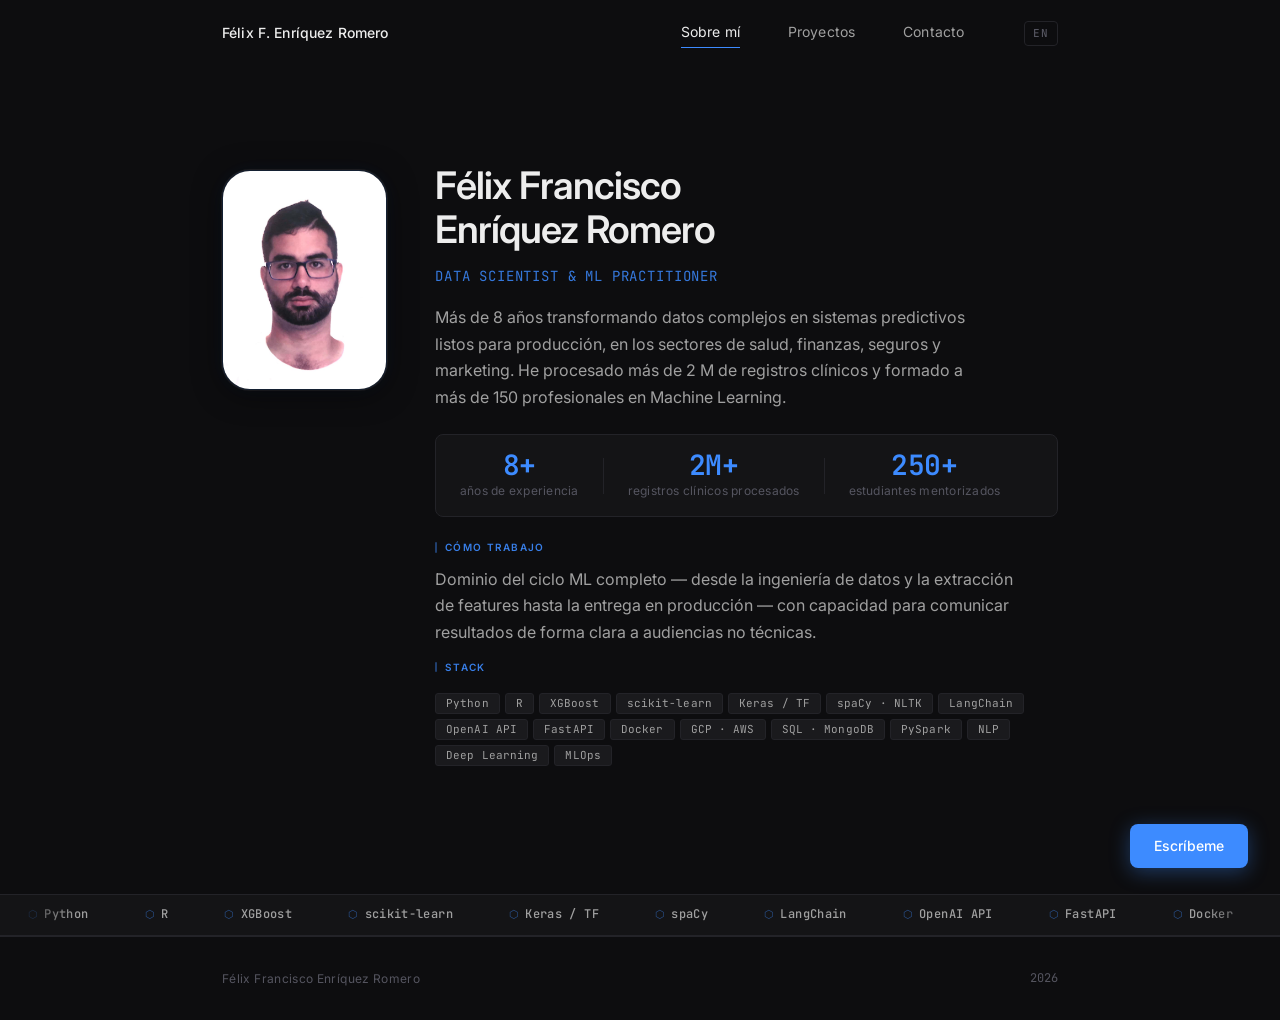
==== commit eddc1080: "Add favicon and two animated tickers at the bottom" ====
--- a/index.html
+++ b/index.html
@@ -7,6 +7,8 @@
   <meta name="description"
     content="Félix Francisco Enríquez Romero — Data Scientist & ML Practitioner con 8+ años de experiencia en salud, finanzas, seguros y marketing." />
   <title>Félix Francisco Enríquez Romero</title>
+  <link rel="icon" type="image/jpeg" href="Félix Francisco Enríquez Romero.jpg" />
+  <link rel="apple-touch-icon" href="Félix Francisco Enríquez Romero.jpg" />
   <link rel="preconnect" href="https://fonts.googleapis.com" />
   <link rel="preconnect" href="https://fonts.gstatic.com" crossorigin />
   <link
@@ -48,34 +50,44 @@
           <div class="hero-content">
 
             <h1>Félix Francisco<br>Enríquez Romero</h1>
-            <p class="hero-subtitle" data-es="Data Scientist &amp; ML Practitioner" data-en="Data Scientist &amp; ML Practitioner">Data Scientist &amp; ML Practitioner</p>
+            <p class="hero-subtitle" data-es="Data Scientist &amp; ML Practitioner"
+              data-en="Data Scientist &amp; ML Practitioner">Data Scientist &amp; ML Practitioner</p>
 
-            <p class="hero-lead" data-es="Más de 8 años transformando datos complejos en sistemas predictivos listos para producción, en los sectores de salud, finanzas, seguros y marketing. He procesado más de 2 M de registros clínicos y formado a más de 150 profesionales en Machine Learning." data-en="Over 8 years turning complex data into production-ready predictive systems across healthcare, finance, insurance, and marketing. I've processed over 2M clinical records and trained more than 150 professionals in Machine Learning.">
-              Más de 8 años transformando datos complejos en sistemas predictivos listos para producción, en los sectores de salud, finanzas, seguros y marketing. He procesado más de 2&nbsp;M de registros clínicos y formado a más de 150 profesionales en Machine Learning.
+            <p class="hero-lead"
+              data-es="Más de 8 años transformando datos complejos en sistemas predictivos listos para producción, en los sectores de salud, finanzas, seguros y marketing. He procesado más de 2 M de registros clínicos y formado a más de 150 profesionales en Machine Learning."
+              data-en="Over 8 years turning complex data into production-ready predictive systems across healthcare, finance, insurance, and marketing. I've processed over 2M clinical records and trained more than 150 professionals in Machine Learning.">
+              Más de 8 años transformando datos complejos en sistemas predictivos listos para producción, en los
+              sectores de salud, finanzas, seguros and marketing. He procesado más de 2&nbsp;M de registros clínicos y
+              formado a más de 150 profesionales en Machine Learning.
             </p>
 
             <!-- Stats -->
             <div class="stat-row animate-on-scroll">
               <div class="stat-item">
                 <span class="stat-value">8+</span>
-                <span class="stat-label" data-es="años de experiencia" data-en="years of experience">años de experiencia</span>
+                <span class="stat-label" data-es="años de experiencia" data-en="years of experience">años de
+                  experiencia</span>
               </div>
               <div class="stat-sep"></div>
               <div class="stat-item">
                 <span class="stat-value">2M+</span>
-                <span class="stat-label" data-es="registros clínicos procesados" data-en="clinical records processed">registros clínicos procesados</span>
+                <span class="stat-label" data-es="registros clínicos procesados"
+                  data-en="clinical records processed">registros clínicos procesados</span>
               </div>
               <div class="stat-sep"></div>
               <div class="stat-item">
                 <span class="stat-value">250+</span>
-                <span class="stat-label" data-es="estudiantes mentorizados" data-en="students mentored">estudiantes mentorizados</span>
+                <span class="stat-label" data-es="estudiantes mentorizados" data-en="students mentored">estudiantes
+                  mentorizados</span>
               </div>
             </div>
 
             <div class="bio-block animate-on-scroll">
               <h3 data-es="Cómo trabajo" data-en="How I work">Cómo trabajo</h3>
-              <p data-es="Dominio del ciclo ML completo — desde la ingeniería de datos y la extracción de features hasta la entrega en producción — con capacidad para comunicar resultados de forma clara a audiencias no técnicas." data-en="Full command of the ML lifecycle — from data engineering and feature extraction to production delivery — with the ability to communicate results clearly to non-technical audiences.">
-                Dominio del ciclo ML completo — desde la ingeniería de datos y la extracción de features hasta la entrega en producción — con capacidad para comunicar resultados de forma clara a audiencias no técnicas.
+              <p data-es="Dominio del ciclo ML completo — desde la ingeniería de datos y la extracción de features hasta la entrega en producción — con capacidad para comunicar resultados de forma clara a audiencias no técnicas."
+                data-en="Full command of the ML lifecycle — from data engineering and feature extraction to production delivery — with the ability to communicate results clearly to non-technical audiences.">
+                Dominio del ciclo ML completo — desde la ingeniería de datos y la extracción de features hasta la
+                entrega en producción — con capacidad para comunicar resultados de forma clara a audiencias no técnicas.
               </p>
             </div>
 
@@ -100,9 +112,6 @@
                 <span class="skill-pill">MLOps</span>
               </div>
             </div>
-
-
-
           </div>
 
         </section>
@@ -112,6 +121,47 @@
 
   </main>
 
+  <!-- TICKERS -->
+  <div class="ticker-section">
+    <!-- Ticker 2: Stack — izquierda a derecha -->
+    <div class="ticker-wrap ticker-reverse">
+      <div class="ticker-inner">
+        <div class="tick"><span>⬡</span> Python</div>
+        <div class="tick"><span>⬡</span> R</div>
+        <div class="tick"><span>⬡</span> XGBoost</div>
+        <div class="tick"><span>⬡</span> scikit-learn</div>
+        <div class="tick"><span>⬡</span> Keras / TF</div>
+        <div class="tick"><span>⬡</span> spaCy</div>
+        <div class="tick"><span>⬡</span> LangChain</div>
+        <div class="tick"><span>⬡</span> OpenAI API</div>
+        <div class="tick"><span>⬡</span> FastAPI</div>
+        <div class="tick"><span>⬡</span> Docker</div>
+        <div class="tick"><span>⬡</span> GCP · AWS</div>
+        <div class="tick"><span>⬡</span> SQL · MongoDB</div>
+        <div class="tick"><span>⬡</span> PySpark</div>
+        <div class="tick"><span>⬡</span> NLP</div>
+        <div class="tick"><span>⬡</span> Deep Learning</div>
+        <div class="tick"><span>⬡</span> MLOps</div>
+        <div class="tick"><span>⬡</span> Python</div>
+        <div class="tick"><span>⬡</span> R</div>
+        <div class="tick"><span>⬡</span> XGBoost</div>
+        <div class="tick"><span>⬡</span> scikit-learn</div>
+        <div class="tick"><span>⬡</span> Keras / TF</div>
+        <div class="tick"><span>⬡</span> spaCy</div>
+        <div class="tick"><span>⬡</span> LangChain</div>
+        <div class="tick"><span>⬡</span> OpenAI API</div>
+        <div class="tick"><span>⬡</span> FastAPI</div>
+        <div class="tick"><span>⬡</span> Docker</div>
+        <div class="tick"><span>⬡</span> GCP · AWS</div>
+        <div class="tick"><span>⬡</span> SQL · MongoDB</div>
+        <div class="tick"><span>⬡</span> PySpark</div>
+        <div class="tick"><span>⬡</span> NLP</div>
+        <div class="tick"><span>⬡</span> Deep Learning</div>
+        <div class="tick"><span>⬡</span> MLOps</div>
+      </div>
+    </div>
+  </div>
+
   <!-- FOOTER -->
   <footer class="site-footer">
     <div class="footer-inner">
@@ -120,7 +170,8 @@
     </div>
   </footer>
 
-  <a href="https://api.whatsapp.com/send/?phone=34722795016&text&type=phone_number&app_absent=0" target="_blank" rel="noopener noreferrer" class="cta-float" data-es="Escríbeme" data-en="Get in touch">Escríbeme</a>
+  <a href="https://api.whatsapp.com/send/?phone=34722795016&text&type=phone_number&app_absent=0" target="_blank"
+    rel="noopener noreferrer" class="cta-float" data-es="Escríbeme" data-en="Get in touch">Escríbeme</a>
 
   <script src="script.js"></script>
 
--- a/styles.css
+++ b/styles.css
@@ -64,6 +64,108 @@
   --dur-fast: 0.15s;
   --dur-mid: 0.25s;
   --dur-slow: 0.4s;
+}
+
+/* ============================================================
+   TICKERS
+============================================================ */
+.ticker-section {
+  position: relative;
+  z-index: 100;
+  display: flex;
+  flex-direction: column;
+  gap: 0;
+  border-top: 1px solid var(--col-border);
+  border-bottom: 1px solid var(--col-border);
+}
+
+.ticker-wrap {
+  width: 100%;
+  overflow: hidden;
+  padding: 10px 0;
+  background: var(--col-surface);
+  border-bottom: 1px solid var(--col-border-soft);
+  position: relative;
+}
+
+.ticker-wrap:last-child {
+  border-bottom: none;
+}
+
+/* Fade edges */
+.ticker-wrap::before,
+.ticker-wrap::after {
+  content: '';
+  position: absolute;
+  top: 0;
+  bottom: 0;
+  width: 80px;
+  z-index: 2;
+  pointer-events: none;
+}
+
+.ticker-wrap::before {
+  left: 0;
+  background: linear-gradient(to right, var(--col-surface), transparent);
+}
+
+.ticker-wrap::after {
+  right: 0;
+  background: linear-gradient(to left, var(--col-surface), transparent);
+}
+
+.ticker-inner {
+  display: flex;
+  width: max-content;
+  animation: ticker-scroll 30s linear infinite;
+}
+
+.ticker-reverse .ticker-inner {
+  animation: ticker-scroll-reverse 40s linear infinite;
+}
+
+.tick {
+  display: flex;
+  align-items: center;
+  gap: 6px;
+  white-space: nowrap;
+  padding: 0 28px;
+  font-family: var(--font-mono);
+  font-size: 12px;
+  font-weight: var(--fw-medium);
+  color: var(--col-text-secondary);
+  letter-spacing: 0.03em;
+}
+
+.tick span {
+  color: var(--col-accent);
+  font-size: 9px;
+  opacity: 0.7;
+}
+
+.ticker-reverse .tick span {
+  font-size: 11px;
+  opacity: 0.5;
+}
+
+@keyframes ticker-scroll {
+  0% {
+    transform: translateX(0);
+  }
+
+  100% {
+    transform: translateX(-50%);
+  }
+}
+
+@keyframes ticker-scroll-reverse {
+  0% {
+    transform: translateX(-50%);
+  }
+
+  100% {
+    transform: translateX(0);
+  }
 }
 
 /* ============================================================
@@ -820,7 +922,7 @@
 }
 
 /* En la página de contacto, ocultarlo */
-.contact-page ~ .cta-float,
+.contact-page~.cta-float,
 body:has(.contact-page) .cta-float {
   display: none;
 }
